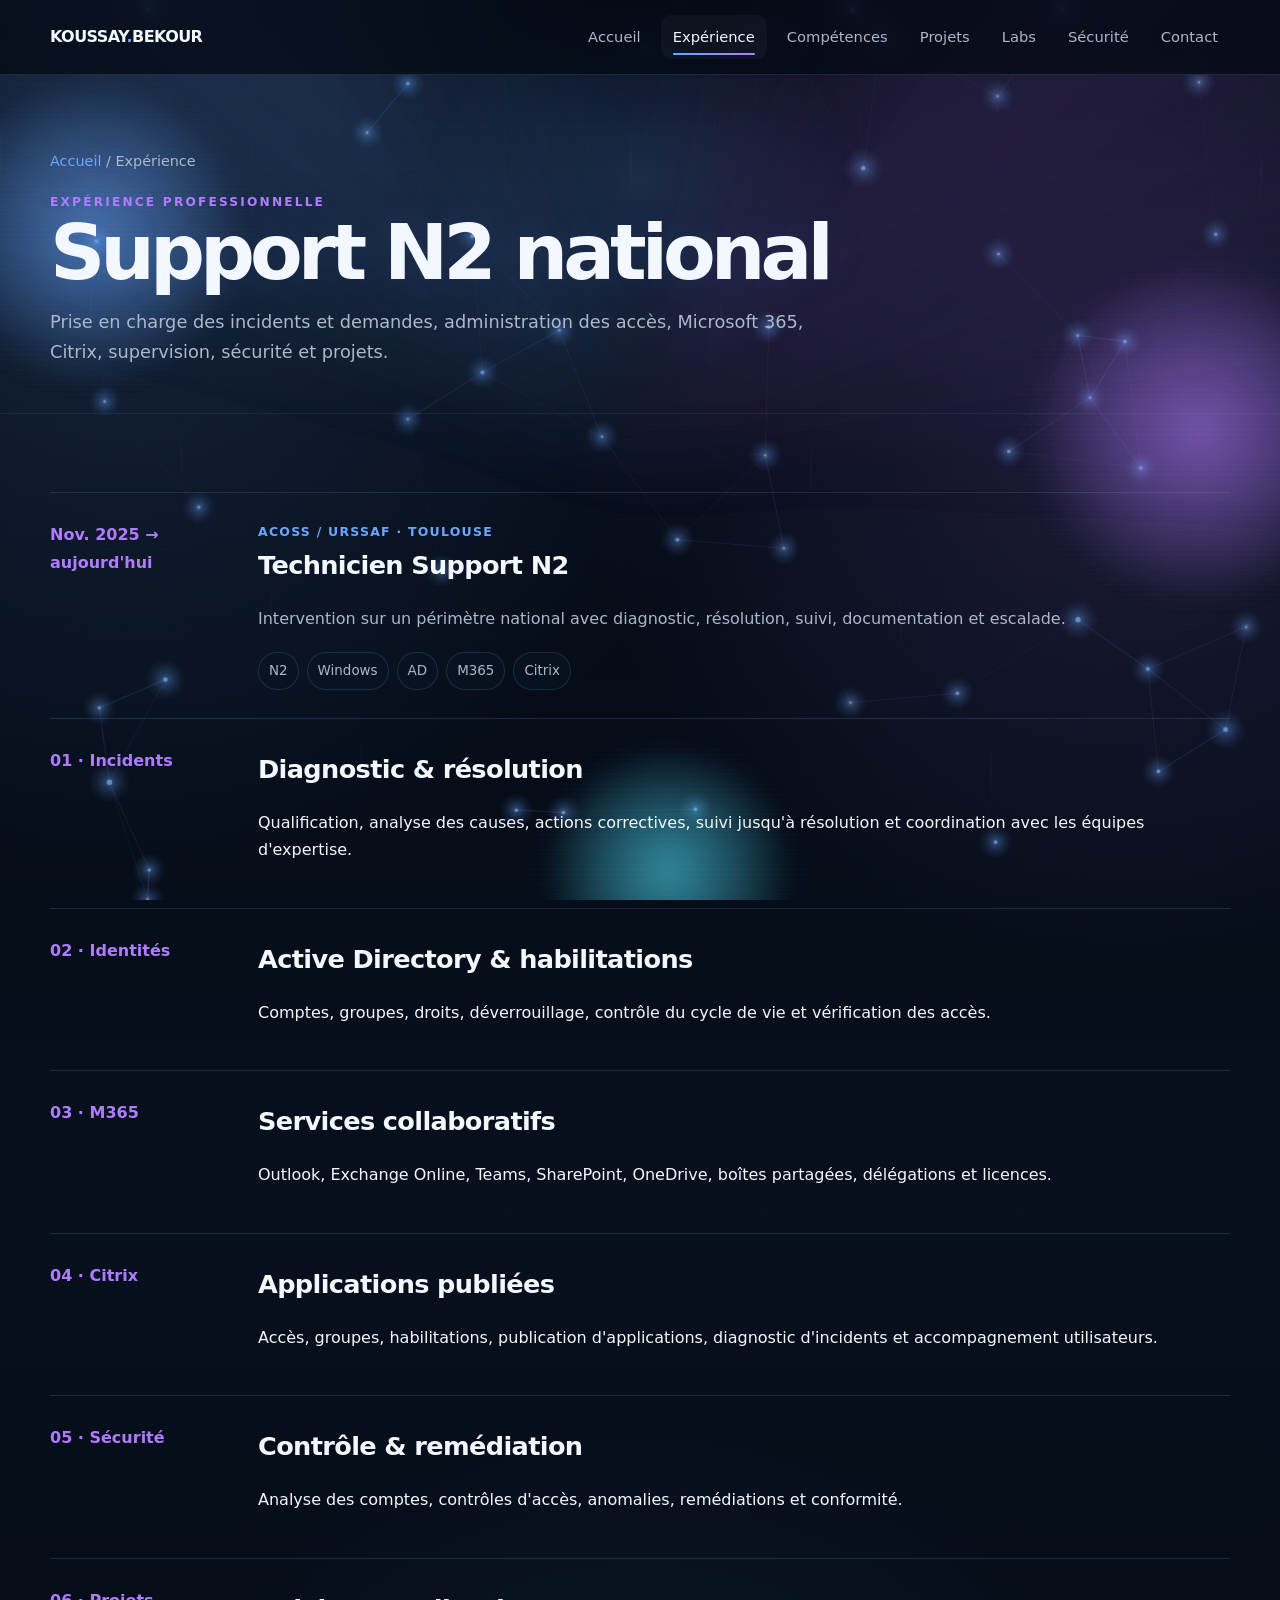
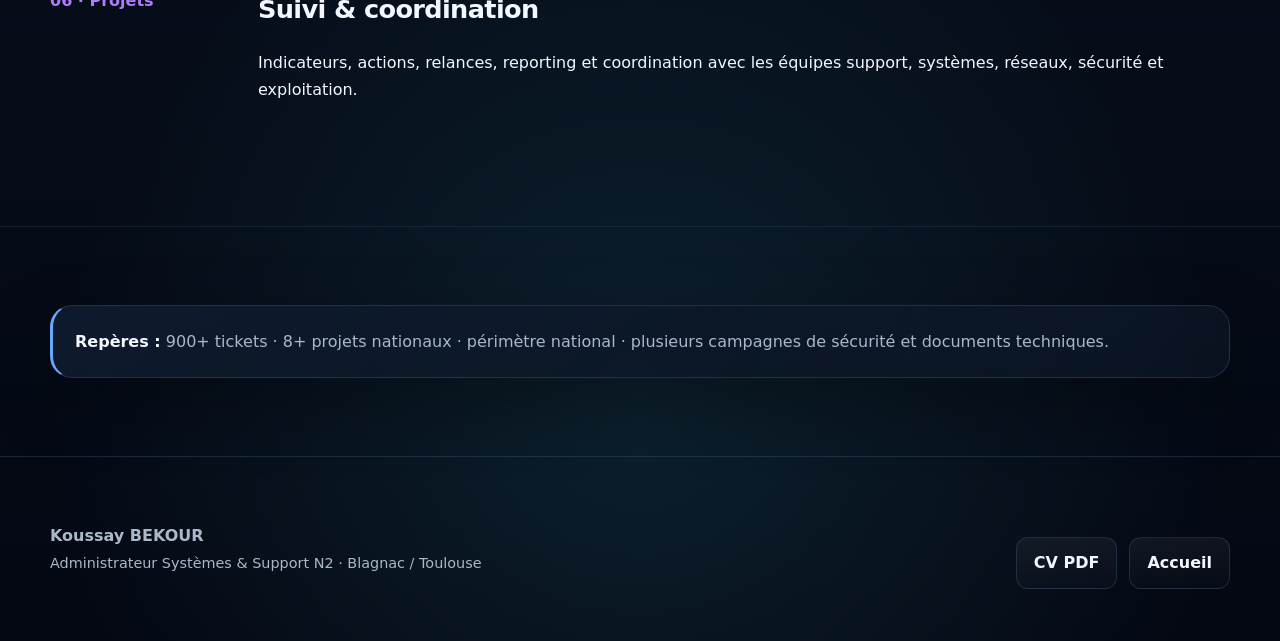
==== pages/experience.html @ 50cf3a01 "Add files via upload" ====
<!doctype html><html lang="fr"><head><meta charset="utf-8"><meta name="viewport" content="width=device-width,initial-scale=1"><title>Expérience — Koussay BEKOUR</title><meta name="description" content="Portfolio professionnel de Koussay BEKOUR — Administrateur Systèmes & Support N2."><link rel="stylesheet" href="../style.css"></head><body class="page-experience">
<a class="skip-link" href="#main-content">Aller au contenu</a>
<canvas id="bgCanvas" aria-hidden="true"></canvas>
<div class="ambient-bg" aria-hidden="true"><span class="orb orb-a"></span><span class="orb orb-b"></span><span class="orb orb-c"></span></div>
<div class="scan" aria-hidden="true"></div>
<div class="progress" id="scrollProgress" aria-hidden="true"></div>
<div class="ambient-bg" aria-hidden="true"><span class="orb orb-a"></span><span class="orb orb-b"></span><span class="orb orb-c"></span><span class="grid-glow"></span></div><header class="site"><div class="container nav"><a class="brand" href="../index.html">KOUSSAY<span>.</span>BEKOUR</a><button class="menu" aria-label="Menu">☰</button><nav class="navlinks"><a class="" href="../index.html">Accueil</a><a class="active" href="experience.html">Expérience</a><a class="" href="competences.html">Compétences</a><a class="" href="projets.html">Projets</a><a class="" href="labs.html">Labs</a><a class="" href="securite.html">Sécurité</a><a class="" href="contact.html">Contact</a></nav></div></header><main id="main-content" tabindex="-1"><div class="container pagehero"><div class="breadcrumbs"><a href="../index.html">Accueil</a> / Expérience</div><div class="eyebrow">Expérience professionnelle</div><h1>Support N2 national</h1><p class="lead">Prise en charge des incidents et demandes, administration des accès, Microsoft 365, Citrix, supervision, sécurité et projets.</p></div><section><div class="container"><div class="timeline"><div class="row"><div class="date">Nov. 2025 → aujourd'hui</div><div><div class="kicker">ACOSS / URSSAF · Toulouse</div><h3>Technicien Support N2</h3><p class="section-copy">Intervention sur un périmètre national avec diagnostic, résolution, suivi, documentation et escalade.</p><div class="tags"><span class="tag">N2</span><span class="tag">Windows</span><span class="tag">AD</span><span class="tag">M365</span><span class="tag">Citrix</span></div></div></div><div class="row"><div class="date">01 · Incidents</div><div><h3>Diagnostic & résolution</h3><p>Qualification, analyse des causes, actions correctives, suivi jusqu'à résolution et coordination avec les équipes d'expertise.</p></div></div><div class="row"><div class="date">02 · Identités</div><div><h3>Active Directory & habilitations</h3><p>Comptes, groupes, droits, déverrouillage, contrôle du cycle de vie et vérification des accès.</p></div></div><div class="row"><div class="date">03 · M365</div><div><h3>Services collaboratifs</h3><p>Outlook, Exchange Online, Teams, SharePoint, OneDrive, boîtes partagées, délégations et licences.</p></div></div><div class="row"><div class="date">04 · Citrix</div><div><h3>Applications publiées</h3><p>Accès, groupes, habilitations, publication d'applications, diagnostic d'incidents et accompagnement utilisateurs.</p></div></div><div class="row"><div class="date">05 · Sécurité</div><div><h3>Contrôle & remédiation</h3><p>Analyse des comptes, contrôles d'accès, anomalies, remédiations et conformité.</p></div></div><div class="row"><div class="date">06 · Projets</div><div><h3>Suivi & coordination</h3><p>Indicateurs, actions, relances, reporting et coordination avec les équipes support, systèmes, réseaux, sécurité et exploitation.</p></div></div></div></div></section><section><div class="container"><div class="callout notice"><strong>Repères :</strong> 900+ tickets · 8+ projets nationaux · périmètre national · plusieurs campagnes de sécurité et documents techniques.</div></div></section></main><button id="toTop" aria-label="Retour en haut de la page">↑</button>
<footer class="footer"><div class="container footergrid"><div><strong>Koussay BEKOUR</strong><br><span class="small">Administrateur Systèmes & Support N2 · Blagnac / Toulouse</span></div><div class="actions"><a class="btn" href="../cv/CV_Bekour-Koussay_Administrateur_Systèmes_&_Support_N2.pdf">CV PDF</a><a class="btn" href="../index.html">Accueil</a></div></div></footer><script src="../script.js"></script></body></html>
---- style.css ----
:root{
  --bg:#050914;
  --surface:rgba(10,18,32,.72);
  --surface-2:rgba(14,25,45,.86);
  --text:#f3f7ff;
  --muted:#aab8ca;
  --line:rgba(111,156,204,.20);
  --accent:#55c8ff;
  --accent-2:#9f7cff;
  --accent-3:#39f0c1;
  --glow:rgba(85,200,255,.32);
  --max:1180px;
  --radius:22px;
  --shadow:0 24px 70px rgba(0,0,0,.32);
  --header:rgba(4,9,18,.72);
}

body.page-home{--accent:#52d9ff;--accent-2:#8d6cff;--accent-3:#42f5c5;--glow:rgba(82,217,255,.32)}
body.page-experience{--accent:#69a7ff;--accent-2:#b07cff;--accent-3:#50e4ff;--glow:rgba(105,167,255,.30)}
body.page-competences{--accent:#49e0c1;--accent-2:#61a6ff;--accent-3:#9b7cff;--glow:rgba(73,224,193,.30)}
body.page-projets{--accent:#a56cff;--accent-2:#ff6bd6;--accent-3:#ffae62;--glow:rgba(165,108,255,.31)}
body.page-labs{--accent:#42e7a7;--accent-2:#48b9ff;--accent-3:#b5ff74;--glow:rgba(66,231,167,.30)}
body.page-securite{--accent:#ff6b7e;--accent-2:#ffad5f;--accent-3:#ffdf75;--glow:rgba(255,107,126,.30)}
body.page-contact{--accent:#ffd166;--accent-2:#65d5ff;--accent-3:#a98cff;--glow:rgba(255,209,102,.26)}

*{box-sizing:border-box}
html{scroll-behavior:smooth}
body{
  margin:0;min-height:100vh;overflow-x:hidden;
  color:var(--text);background:
  radial-gradient(circle at 10% 10%,color-mix(in srgb,var(--accent) 16%,transparent),transparent 28%),
  radial-gradient(circle at 88% 18%,color-mix(in srgb,var(--accent-2) 15%,transparent),transparent 26%),
  radial-gradient(circle at 50% 90%,color-mix(in srgb,var(--accent-3) 10%,transparent),transparent 28%),
  linear-gradient(180deg,#030711 0%,#07101d 54%,#040813 100%);
  font:16px/1.72 Inter,ui-sans-serif,system-ui,-apple-system,BlinkMacSystemFont,"Segoe UI",sans-serif;
}
body::before{
  content:"";position:fixed;inset:0;z-index:-4;pointer-events:none;opacity:.32;
  background-image:
    linear-gradient(rgba(120,170,220,.08) 1px,transparent 1px),
    linear-gradient(90deg,rgba(120,170,220,.08) 1px,transparent 1px);
  background-size:42px 42px;
  mask-image:linear-gradient(to bottom,black,transparent 86%);
}
body::after{
  content:"";position:fixed;inset:0;z-index:-3;pointer-events:none;
  background:radial-gradient(circle at var(--mx,50%) var(--my,20%),color-mix(in srgb,var(--accent) 18%,transparent),transparent 22%);
  transition:background .2s ease;
}

a{color:inherit;text-decoration:none}
a:focus-visible,button:focus-visible{outline:3px solid var(--accent);outline-offset:3px}
button{font:inherit}
img{max-width:100%;display:block}

.skip-link{
  position:fixed;left:14px;top:10px;transform:translateY(-140%);
  z-index:100;background:var(--surface-2);border:1px solid var(--line);
  color:var(--text);padding:10px 14px;border-radius:10px
}
.skip-link:focus{transform:translateY(0)}

#bgCanvas{
  position:fixed;inset:0;width:100%;height:100%;z-index:-5;pointer-events:none;opacity:.92
}
.ambient-bg{
  position:fixed;inset:0;z-index:-2;pointer-events:none;overflow:hidden
}
.ambient-bg::before{
  content:"";position:absolute;inset:0;
  background:repeating-linear-gradient(to bottom,transparent 0 4px,rgba(255,255,255,.018) 5px);
  mix-blend-mode:screen;opacity:.35
}
.ambient-bg::after{
  content:"";position:absolute;inset:-30%;
  background:conic-gradient(from 180deg at 50% 50%,transparent 0 28%,color-mix(in srgb,var(--accent) 8%,transparent) 38%,transparent 49%,color-mix(in srgb,var(--accent-2) 7%,transparent) 62%,transparent 77%);
  filter:blur(45px);animation:spin 26s linear infinite
}
.orb{
  position:absolute;border-radius:50%;filter:blur(10px);mix-blend-mode:screen;opacity:.34
}
.orb-a{width:320px;height:320px;left:-70px;top:8%;background:radial-gradient(circle,var(--accent),transparent 68%);animation:floatA 13s ease-in-out infinite}
.orb-b{width:360px;height:360px;right:-100px;top:28%;background:radial-gradient(circle,var(--accent-2),transparent 67%);animation:floatB 15s ease-in-out infinite}
.orb-c{width:260px;height:260px;left:42%;bottom:-100px;background:radial-gradient(circle,var(--accent-3),transparent 67%);animation:floatC 17s ease-in-out infinite}

.scan{
  position:fixed;left:0;right:0;top:-14%;height:18vh;z-index:-1;pointer-events:none;
  background:linear-gradient(to bottom,transparent, color-mix(in srgb,var(--accent) 14%,transparent), transparent);
  filter:blur(16px);opacity:.28;animation:scan 9s linear infinite
}

.site{
  position:sticky;top:0;z-index:50;
  background:var(--header);backdrop-filter:blur(18px);
  border-bottom:1px solid var(--line);
}
.nav{height:74px;display:flex;align-items:center;justify-content:space-between;gap:24px}
.brand{font-weight:900;letter-spacing:-.035em}
.brand span{color:var(--accent);text-shadow:0 0 22px var(--glow)}
.navlinks{display:flex;align-items:center;gap:8px}
.navlinks a{
  color:var(--muted);font-size:.92rem;padding:9px 12px;border-radius:10px;position:relative
}
.navlinks a::after{
  content:"";position:absolute;left:12px;right:12px;bottom:4px;height:2px;transform:scaleX(0);
  transform-origin:center;background:linear-gradient(90deg,var(--accent),var(--accent-2));border-radius:2px;transition:transform .22s ease
}
.navlinks a:hover,.navlinks a.active{color:var(--text);background:rgba(255,255,255,.03)}
.navlinks a:hover::after,.navlinks a.active::after{transform:scaleX(1)}
.menu{
  display:none;border:1px solid var(--line);background:var(--surface);
  color:var(--text);padding:9px 12px;border-radius:11px
}

.progress{
  position:fixed;top:0;left:0;height:3px;z-index:90;width:0;
  background:linear-gradient(90deg,var(--accent),var(--accent-2),var(--accent-3));
  box-shadow:0 0 18px var(--glow)
}

.container{width:min(var(--max),calc(100% - 40px));margin:0 auto}
main{position:relative}
.hero{padding:100px 0 80px}
.hero-grid{display:grid;grid-template-columns:1.1fr .9fr;gap:52px;align-items:center}
.eyebrow{
  text-transform:uppercase;letter-spacing:.18em;font-size:.76rem;font-weight:900;
  color:var(--accent-2)
}
h1{
  margin:.25rem 0 .8rem;font-size:clamp(3rem,7vw,6.4rem);line-height:.94;
  letter-spacing:-.065em;text-shadow:0 0 44px color-mix(in srgb,var(--accent) 10%,transparent)
}
h2{margin:0 0 1.2rem;color:var(--accent);font-size:clamp(1.45rem,3vw,2.35rem)}
h3{font-size:1.6rem;letter-spacing:-.025em;margin:0 0 18px}
h4{font-size:1.07rem;margin:0 0 9px}
.lead{font-size:1.11rem;color:var(--muted);max-width:800px}

.actions{display:flex;gap:12px;flex-wrap:wrap;margin-top:28px}
.btn{
  display:inline-flex;align-items:center;justify-content:center;
  min-height:44px;padding:11px 17px;border:1px solid var(--line);border-radius:12px;
  background:linear-gradient(180deg,rgba(255,255,255,.05),rgba(255,255,255,.015));
  color:var(--text);font-weight:800;transition:transform .2s ease,border-color .2s ease,box-shadow .2s ease
}
.btn:hover{transform:translateY(-2px);border-color:color-mix(in srgb,var(--accent) 60%,var(--line));box-shadow:0 10px 32px rgba(0,0,0,.25)}
.btn.primary{
  color:#04101d;border-color:transparent;
  background:linear-gradient(135deg,var(--accent),var(--accent-2));
  box-shadow:0 10px 40px var(--glow)
}

.badges,.tags{display:flex;flex-wrap:wrap;gap:8px;margin-top:20px}
.badge,.tag{
  border:1px solid var(--line);background:rgba(9,20,35,.65);
  color:var(--muted);padding:6px 10px;border-radius:999px;font-size:.84rem
}
.hero-card,.card,.panel,.notice,.callout{
  position:relative;overflow:hidden;
  background:
    linear-gradient(145deg,rgba(17,30,50,.82),rgba(8,16,29,.72)),
    radial-gradient(circle at 90% 0%,color-mix(in srgb,var(--accent) 12%,transparent),transparent 38%);
  border:1px solid var(--line);border-radius:var(--radius);box-shadow:var(--shadow);
}
.hero-card::before,.card::before,.panel::before{
  content:"";position:absolute;inset:0;pointer-events:none;
  background:linear-gradient(120deg,transparent 0 35%,rgba(255,255,255,.04) 42%,transparent 50%);
  transform:translateX(-120%);transition:transform .8s ease
}
.hero-card:hover::before,.card:hover::before,.panel:hover::before{transform:translateX(120%)}
.hero-card{padding:30px}
.section-copy{color:var(--muted);max-width:850px}
.kicker{font-size:.78rem;letter-spacing:.1em;text-transform:uppercase;color:var(--accent);font-weight:900}
.metric{display:grid;grid-template-columns:repeat(2,1fr);gap:12px;margin-top:20px}
.metric .item{padding:18px;border:1px solid var(--line);border-radius:16px;background:rgba(2,7,15,.26)}
.metric strong{display:block;font-size:1.9rem;color:var(--accent-2);text-shadow:0 0 26px color-mix(in srgb,var(--accent-2) 25%,transparent)}
.metric span{font-size:.88rem;color:var(--muted)}
section{padding:78px 0;border-top:1px solid rgba(111,156,204,.12)}
section .cards,section .grid{margin-top:24px}

.cards{display:grid;grid-template-columns:repeat(3,1fr);gap:18px}
.cards.two{grid-template-columns:repeat(2,1fr)}
.card{padding:24px;transition:transform .25s ease,border-color .25s ease,box-shadow .25s ease}
.card:hover{transform:translateY(-6px);border-color:color-mix(in srgb,var(--accent) 50%,var(--line));box-shadow:0 24px 70px rgba(0,0,0,.32),0 0 40px color-mix(in srgb,var(--accent) 9%,transparent)}
.card p,.card li{color:var(--muted)}
.card ul{margin:12px 0 0;padding-left:19px}
.result{margin-top:16px;color:var(--accent-3);font-weight:900}

.timeline{display:grid;gap:0}
.timeline .row{display:grid;grid-template-columns:180px 1fr;gap:28px;padding:28px 0;border-top:1px solid var(--line)}
.timeline .date{color:var(--accent-2);font-weight:900}

.notice,.callout{padding:22px}
.notice{color:var(--muted)}
.callout{border-left:3px solid var(--accent)}
.callout strong{color:var(--text)}

.table{width:100%;border-collapse:collapse;border:1px solid var(--line);overflow:hidden;border-radius:16px}
.table th,.table td{padding:14px 16px;border-bottom:1px solid var(--line);text-align:left}
.table th{color:var(--text);background:rgba(255,255,255,.03)}
.table td{color:var(--muted)}

.pagehero{padding:56px 0 28px}
.pagehero h1{font-size:clamp(2.8rem,6vw,5rem);max-width:950px}
.breadcrumbs{color:var(--muted);font-size:.9rem;margin:18px 0}
.breadcrumbs a{color:var(--accent)}

.footer{padding:52px 0;color:var(--muted);border-top:1px solid var(--line)}
.footergrid{display:grid;grid-template-columns:1fr auto;gap:20px;align-items:center}
.small{font-size:.9rem}

#toTop{
  position:fixed;right:20px;bottom:20px;z-index:40;width:46px;height:46px;border-radius:14px;
  border:1px solid var(--line);background:rgba(7,15,27,.82);color:var(--text);
  opacity:0;transform:translateY(12px);pointer-events:none;transition:.22s ease
}
#toTop.show{opacity:1;transform:none;pointer-events:auto}

@keyframes spin{to{transform:rotate(360deg)}}
@keyframes scan{0%{transform:translateY(-10vh)}100%{transform:translateY(120vh)}}
@keyframes floatA{0%,100%{transform:translate(0,0) scale(1)}50%{transform:translate(90px,40px) scale(1.12)}}
@keyframes floatB{0%,100%{transform:translate(0,0) scale(1)}50%{transform:translate(-70px,60px) scale(.92)}}
@keyframes floatC{0%,100%{transform:translate(0,0)}50%{transform:translate(30px,-60px)}}

@media (max-width:920px){
  .hero-grid{grid-template-columns:1fr}
  .cards,.cards.two{grid-template-columns:1fr 1fr}
  .navlinks{display:none;position:absolute;left:16px;right:16px;top:67px;padding:10px;background:rgba(6,12,22,.95);backdrop-filter:blur(18px);border:1px solid var(--line);border-radius:16px;box-shadow:var(--shadow);flex-direction:column;align-items:stretch}
  .navlinks.open{display:flex}
  .navlinks a{padding:11px 13px}
  .menu{display:block}
}
@media (max-width:650px){
  .container{width:min(var(--max),calc(100% - 24px))}
  .hero{padding:68px 0 56px}
  h1{font-size:clamp(2.7rem,15vw,4.3rem)}
  .metric,.cards,.cards.two{grid-template-columns:1fr}
  .timeline .row{grid-template-columns:1fr;gap:8px}
  .footergrid{grid-template-columns:1fr}
}
@media (prefers-reduced-motion:reduce){
  html{scroll-behavior:auto}
  *,*::before,*::after{animation-duration:.001ms !important;animation-iteration-count:1 !important;transition-duration:.001ms !important}
  #bgCanvas{opacity:.42}
  .ambient-bg::after,.orb,.scan{animation:none}
}
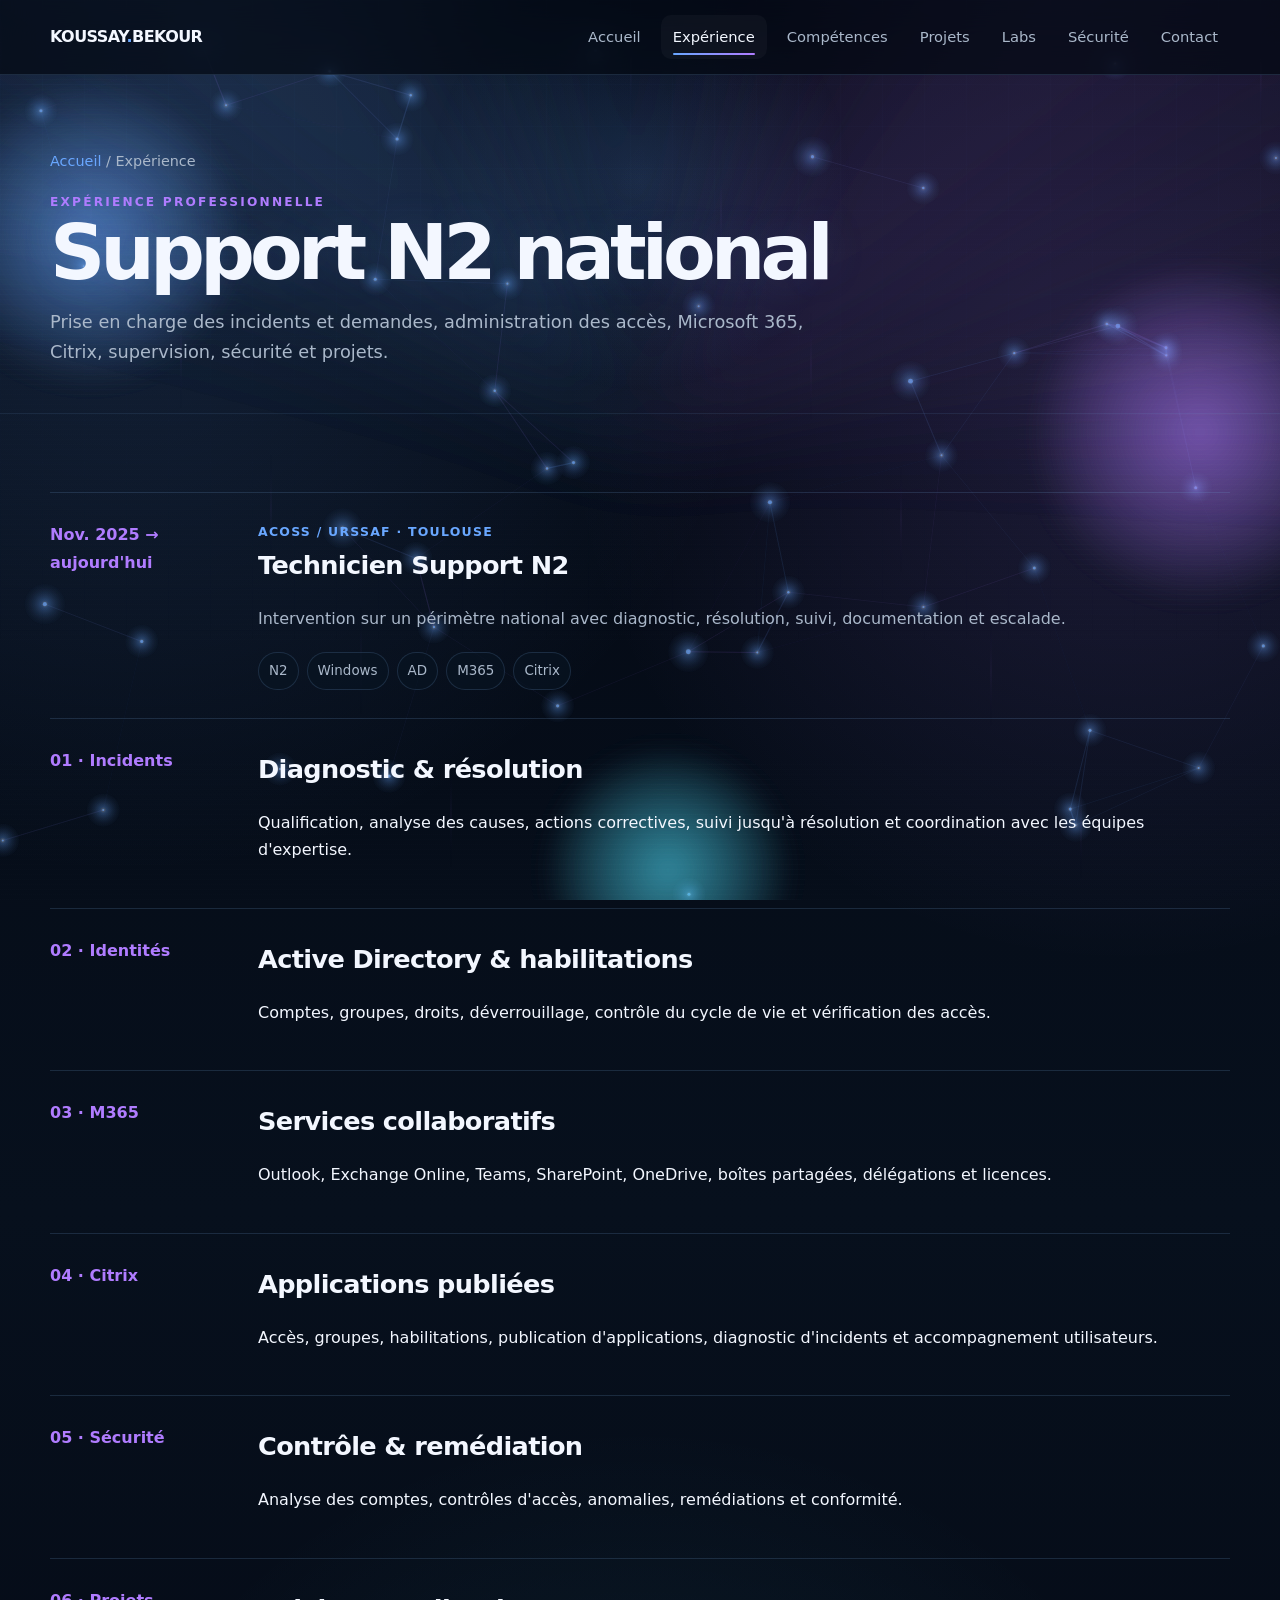
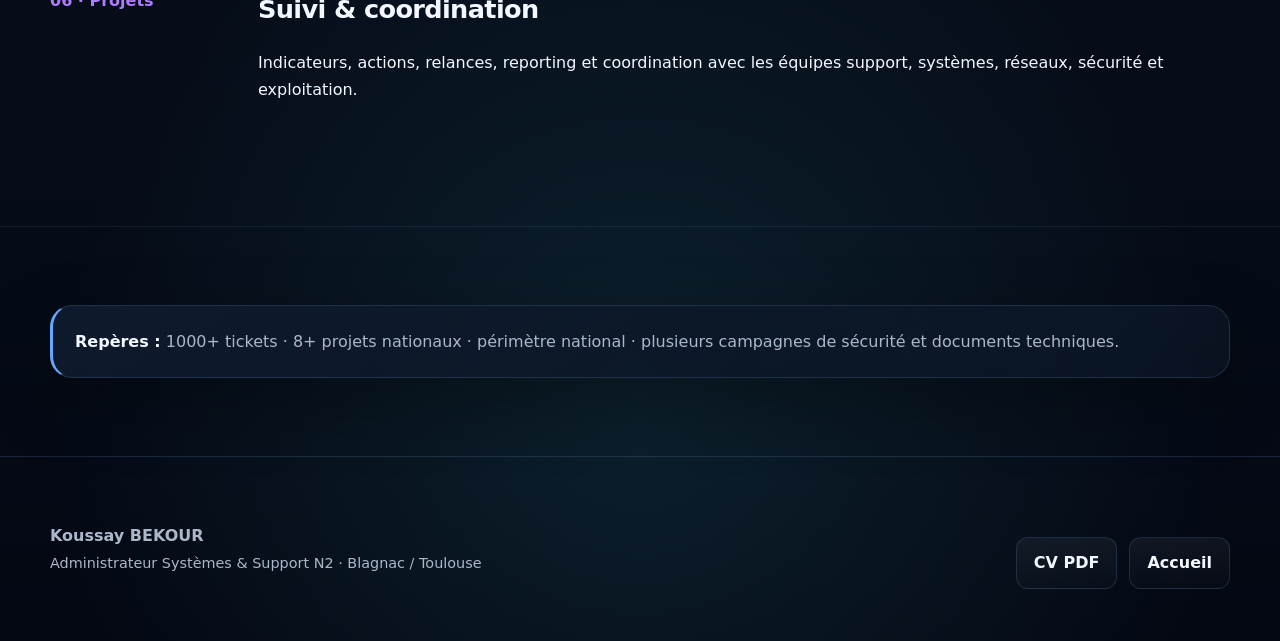
==== commit 8d50ac7e: "experience.html" ====
--- a/pages/experience.html
+++ b/pages/experience.html
@@ -4,5 +4,5 @@
 <div class="ambient-bg" aria-hidden="true"><span class="orb orb-a"></span><span class="orb orb-b"></span><span class="orb orb-c"></span></div>
 <div class="scan" aria-hidden="true"></div>
 <div class="progress" id="scrollProgress" aria-hidden="true"></div>
-<div class="ambient-bg" aria-hidden="true"><span class="orb orb-a"></span><span class="orb orb-b"></span><span class="orb orb-c"></span><span class="grid-glow"></span></div><header class="site"><div class="container nav"><a class="brand" href="../index.html">KOUSSAY<span>.</span>BEKOUR</a><button class="menu" aria-label="Menu">☰</button><nav class="navlinks"><a class="" href="../index.html">Accueil</a><a class="active" href="experience.html">Expérience</a><a class="" href="competences.html">Compétences</a><a class="" href="projets.html">Projets</a><a class="" href="labs.html">Labs</a><a class="" href="securite.html">Sécurité</a><a class="" href="contact.html">Contact</a></nav></div></header><main id="main-content" tabindex="-1"><div class="container pagehero"><div class="breadcrumbs"><a href="../index.html">Accueil</a> / Expérience</div><div class="eyebrow">Expérience professionnelle</div><h1>Support N2 national</h1><p class="lead">Prise en charge des incidents et demandes, administration des accès, Microsoft 365, Citrix, supervision, sécurité et projets.</p></div><section><div class="container"><div class="timeline"><div class="row"><div class="date">Nov. 2025 → aujourd'hui</div><div><div class="kicker">ACOSS / URSSAF · Toulouse</div><h3>Technicien Support N2</h3><p class="section-copy">Intervention sur un périmètre national avec diagnostic, résolution, suivi, documentation et escalade.</p><div class="tags"><span class="tag">N2</span><span class="tag">Windows</span><span class="tag">AD</span><span class="tag">M365</span><span class="tag">Citrix</span></div></div></div><div class="row"><div class="date">01 · Incidents</div><div><h3>Diagnostic & résolution</h3><p>Qualification, analyse des causes, actions correctives, suivi jusqu'à résolution et coordination avec les équipes d'expertise.</p></div></div><div class="row"><div class="date">02 · Identités</div><div><h3>Active Directory & habilitations</h3><p>Comptes, groupes, droits, déverrouillage, contrôle du cycle de vie et vérification des accès.</p></div></div><div class="row"><div class="date">03 · M365</div><div><h3>Services collaboratifs</h3><p>Outlook, Exchange Online, Teams, SharePoint, OneDrive, boîtes partagées, délégations et licences.</p></div></div><div class="row"><div class="date">04 · Citrix</div><div><h3>Applications publiées</h3><p>Accès, groupes, habilitations, publication d'applications, diagnostic d'incidents et accompagnement utilisateurs.</p></div></div><div class="row"><div class="date">05 · Sécurité</div><div><h3>Contrôle & remédiation</h3><p>Analyse des comptes, contrôles d'accès, anomalies, remédiations et conformité.</p></div></div><div class="row"><div class="date">06 · Projets</div><div><h3>Suivi & coordination</h3><p>Indicateurs, actions, relances, reporting et coordination avec les équipes support, systèmes, réseaux, sécurité et exploitation.</p></div></div></div></div></section><section><div class="container"><div class="callout notice"><strong>Repères :</strong> 900+ tickets · 8+ projets nationaux · périmètre national · plusieurs campagnes de sécurité et documents techniques.</div></div></section></main><button id="toTop" aria-label="Retour en haut de la page">↑</button>
-<footer class="footer"><div class="container footergrid"><div><strong>Koussay BEKOUR</strong><br><span class="small">Administrateur Systèmes & Support N2 · Blagnac / Toulouse</span></div><div class="actions"><a class="btn" href="../cv/CV_Bekour-Koussay_Administrateur_Systèmes_&_Support_N2.pdf">CV PDF</a><a class="btn" href="../index.html">Accueil</a></div></div></footer><script src="../script.js"></script></body></html>+<div class="ambient-bg" aria-hidden="true"><span class="orb orb-a"></span><span class="orb orb-b"></span><span class="orb orb-c"></span><span class="grid-glow"></span></div><header class="site"><div class="container nav"><a class="brand" href="../index.html">KOUSSAY<span>.</span>BEKOUR</a><button class="menu" aria-label="Menu">☰</button><nav class="navlinks"><a class="" href="../index.html">Accueil</a><a class="active" href="experience.html">Expérience</a><a class="" href="competences.html">Compétences</a><a class="" href="projets.html">Projets</a><a class="" href="labs.html">Labs</a><a class="" href="securite.html">Sécurité</a><a class="" href="contact.html">Contact</a></nav></div></header><main id="main-content" tabindex="-1"><div class="container pagehero"><div class="breadcrumbs"><a href="../index.html">Accueil</a> / Expérience</div><div class="eyebrow">Expérience professionnelle</div><h1>Support N2 national</h1><p class="lead">Prise en charge des incidents et demandes, administration des accès, Microsoft 365, Citrix, supervision, sécurité et projets.</p></div><section><div class="container"><div class="timeline"><div class="row"><div class="date">Nov. 2025 → aujourd'hui</div><div><div class="kicker">ACOSS / URSSAF · Toulouse</div><h3>Technicien Support N2</h3><p class="section-copy">Intervention sur un périmètre national avec diagnostic, résolution, suivi, documentation et escalade.</p><div class="tags"><span class="tag">N2</span><span class="tag">Windows</span><span class="tag">AD</span><span class="tag">M365</span><span class="tag">Citrix</span></div></div></div><div class="row"><div class="date">01 · Incidents</div><div><h3>Diagnostic & résolution</h3><p>Qualification, analyse des causes, actions correctives, suivi jusqu'à résolution et coordination avec les équipes d'expertise.</p></div></div><div class="row"><div class="date">02 · Identités</div><div><h3>Active Directory & habilitations</h3><p>Comptes, groupes, droits, déverrouillage, contrôle du cycle de vie et vérification des accès.</p></div></div><div class="row"><div class="date">03 · M365</div><div><h3>Services collaboratifs</h3><p>Outlook, Exchange Online, Teams, SharePoint, OneDrive, boîtes partagées, délégations et licences.</p></div></div><div class="row"><div class="date">04 · Citrix</div><div><h3>Applications publiées</h3><p>Accès, groupes, habilitations, publication d'applications, diagnostic d'incidents et accompagnement utilisateurs.</p></div></div><div class="row"><div class="date">05 · Sécurité</div><div><h3>Contrôle & remédiation</h3><p>Analyse des comptes, contrôles d'accès, anomalies, remédiations et conformité.</p></div></div><div class="row"><div class="date">06 · Projets</div><div><h3>Suivi & coordination</h3><p>Indicateurs, actions, relances, reporting et coordination avec les équipes support, systèmes, réseaux, sécurité et exploitation.</p></div></div></div></div></section><section><div class="container"><div class="callout notice"><strong>Repères :</strong> 1000+ tickets · 8+ projets nationaux · périmètre national · plusieurs campagnes de sécurité et documents techniques.</div></div></section></main><button id="toTop" aria-label="Retour en haut de la page">↑</button>
+<footer class="footer"><div class="container footergrid"><div><strong>Koussay BEKOUR</strong><br><span class="small">Administrateur Systèmes & Support N2 · Blagnac / Toulouse</span></div><div class="actions"><a class="btn" href="../cv/CV_Bekour-Koussay_Administrateur_Systèmes_&_Support_N2.pdf">CV PDF</a><a class="btn" href="../index.html">Accueil</a></div></div></footer><script src="../script.js"></script></body></html>
